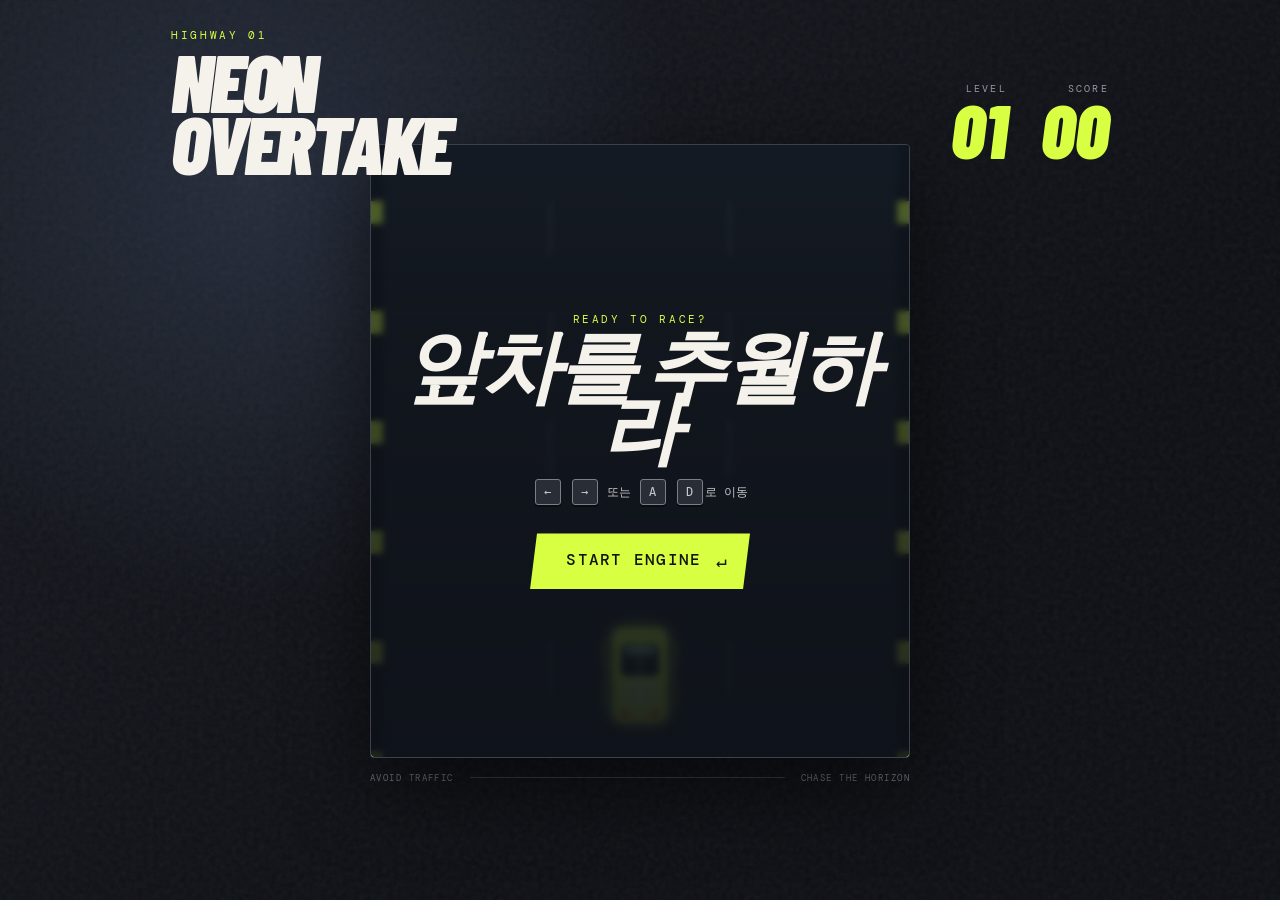
==== car/index.html @ 218d18ac "public Pages 저장소 초기 구성" ====
<!doctype html>
<html lang="ko">
  <head>
    <meta charset="UTF-8" />
    <meta name="viewport" content="width=device-width, initial-scale=1.0" />
    <meta name="theme-color" content="#12151c" />
    <title>NEON OVERTAKE</title>
    <link rel="manifest" href="manifest.webmanifest" />
    <link rel="icon" href="icons/icon.svg" type="image/svg+xml" />
    <link rel="apple-touch-icon" href="icons/icon-192.png" />
    <link rel="stylesheet" href="style.css" />
  </head>
  <body>
    <main class="game-shell">
      <header class="hud">
        <div>
          <p class="eyebrow">HIGHWAY 01</p>
          <h1>NEON<br />OVERTAKE</h1>
        </div>
        <div class="hud-stats" aria-label="게임 상태">
          <div class="score-card">
            <span>LEVEL</span>
            <strong id="level">01</strong>
          </div>
          <div class="score-card">
            <span>SCORE</span>
            <strong id="score">00</strong>
          </div>
        </div>
      </header>

      <section class="game-wrap">
        <canvas id="game" aria-label="자동차 추월 게임"></canvas>

        <div class="start-screen" id="startScreen">
          <p class="status-label">READY TO RACE?</p>
          <h2>앞차를 추월하라</h2>
          <p><kbd>←</kbd> <kbd>→</kbd> 또는 <kbd>A</kbd> <kbd>D</kbd>로 이동</p>
          <button id="installButton" class="install-button hidden">INSTALL <span>＋</span></button>
          <button id="startButton">START ENGINE <span>↵</span></button>
        </div>

        <div class="game-over hidden" id="gameOver">
          <p class="status-label">RACE OVER</p>
          <h2>CRASHED!</h2>
          <p class="final-copy">FINAL SCORE <strong id="finalScore">00</strong></p>
          <button id="restartButton">TRY AGAIN <span>↵</span></button>
        </div>

        <div class="touch-controls" aria-label="터치 조작">
          <button id="leftButton" aria-label="왼쪽 이동">&lt;</button>
          <button id="rightButton" aria-label="오른쪽 이동">&gt;</button>
        </div>
      </section>

      <footer>
        <span>AVOID TRAFFIC</span>
        <span class="rule"></span>
        <span>CHASE THE HORIZON</span>
      </footer>
    </main>

    <script src="game.js"></script>
  </body>
</html>
---- car/style.css ----
@import url("https://fonts.googleapis.com/css2?family=Barlow+Condensed:ital,wght@0,600;0,800;1,900&family=DM+Mono:wght@400;500&display=swap");

:root {
  color-scheme: dark;
  font-family: "DM Mono", monospace;
  --ink: #f4f2eb;
  --muted: #969aa4;
  --acid: #d9ff43;
  --orange: #ff5b32;
  --panel: #1b1f28;
}

* {
  box-sizing: border-box;
}

body {
  min-height: 100vh;
  min-height: 100dvh;
  margin: 0;
  overflow-x: hidden;
  color: var(--ink);
  background:
    radial-gradient(circle at 20% 20%, #252c3b 0, transparent 34%),
    linear-gradient(140deg, #171a21, #0e1015 64%);
}

body::before {
  position: fixed;
  inset: 0;
  pointer-events: none;
  content: "";
  opacity: 0.18;
  background-image: url("data:image/svg+xml,%3Csvg viewBox='0 0 180 180' xmlns='http://www.w3.org/2000/svg'%3E%3Cfilter id='n'%3E%3CfeTurbulence type='fractalNoise' baseFrequency='.9' numOctaves='3' stitchTiles='stitch'/%3E%3C/filter%3E%3Crect width='100%25' height='100%25' filter='url(%23n)' opacity='.3'/%3E%3C/svg%3E");
}

button {
  font: inherit;
}

.game-shell {
  width: min(1040px, 100%);
  min-height: 100vh;
  min-height: 100dvh;
  margin: auto;
  padding: 28px clamp(18px, 4vw, 52px) 20px;
}

.hud {
  position: relative;
  z-index: 2;
  display: flex;
  align-items: flex-end;
  justify-content: space-between;
  margin-bottom: -30px;
}

.eyebrow,
.status-label {
  margin: 0 0 7px;
  color: var(--acid);
  font-size: 11px;
  letter-spacing: 0.24em;
}

h1,
h2 {
  margin: 0;
  font-family: "Barlow Condensed", sans-serif;
  font-style: italic;
  font-weight: 900;
  line-height: 0.76;
  letter-spacing: -0.04em;
}

h1 {
  font-size: clamp(48px, 8vw, 82px);
}

.hud-stats {
  display: flex;
  align-items: flex-end;
  gap: clamp(18px, 4vw, 34px);
}

.score-card {
  display: grid;
  justify-items: end;
  padding: 10px 0;
}

.score-card span {
  color: var(--muted);
  font-size: 10px;
  letter-spacing: 0.22em;
}

.score-card strong {
  color: var(--acid);
  font: italic 900 clamp(42px, 8vw, 76px) / 0.9 "Barlow Condensed", sans-serif;
}

.game-wrap {
  position: relative;
  width: min(540px, 100%);
  margin: 0 auto;
  overflow: hidden;
  border: 1px solid #3c414c;
  border-radius: 4px;
  background: #22262e;
  box-shadow: 0 28px 80px #0008;
}

canvas {
  display: block;
  width: 100%;
  height: clamp(420px, 68dvh, 700px);
  touch-action: none;
}

.start-screen,
.game-over {
  position: absolute;
  inset: 0;
  display: flex;
  flex-direction: column;
  align-items: center;
  justify-content: center;
  padding: 30px;
  text-align: center;
  background: linear-gradient(#0d1118a6, #0d1118e8);
  backdrop-filter: blur(3px);
}

.start-screen h2,
.game-over h2 {
  margin-bottom: 25px;
  font-size: clamp(54px, 12vw, 80px);
}

.start-screen > p:not(.status-label),
.final-copy {
  margin: 0 0 28px;
  color: #c8c9cc;
  font-size: 12px;
}

kbd {
  display: inline-grid;
  min-width: 26px;
  height: 26px;
  margin: 0 2px;
  place-items: center;
  border: 1px solid #7a7e87;
  border-radius: 3px;
  background: #282d36;
  box-shadow: 0 2px 0 #090b0f;
}

.start-screen button,
.game-over button {
  min-width: 220px;
  padding: 16px 22px;
  border: 0;
  background: var(--acid);
  color: #11140b;
  font-weight: 500;
  letter-spacing: 0.08em;
  cursor: pointer;
  clip-path: polygon(7px 0, 100% 0, calc(100% - 7px) 100%, 0 100%);
}

.start-screen .install-button {
  margin-bottom: 12px;
  border: 1px solid #d9ff43;
  background: #11151d;
  color: var(--acid);
}

.start-screen button:hover,
.game-over button:hover {
  filter: brightness(1.12);
}

.start-screen button span,
.game-over button span {
  float: right;
  font-size: 18px;
}

.game-over .status-label {
  color: var(--orange);
}

.final-copy strong {
  margin-left: 8px;
  color: var(--acid);
  font-size: 24px;
}

.hidden {
  display: none;
}

.touch-controls {
  position: absolute;
  inset: auto 14px 15px;
  display: none;
  justify-content: space-between;
  pointer-events: none;
}

.touch-controls button {
  width: 62px;
  height: 62px;
  border: 1px solid #ffffff55;
  border-radius: 50%;
  background: #10131bb8;
  color: white;
  font-size: 25px;
  pointer-events: auto;
  touch-action: manipulation;
}

footer {
  display: flex;
  align-items: center;
  gap: 16px;
  width: min(540px, 100%);
  margin: 14px auto 0;
  color: #6e737e;
  font-size: 9px;
  letter-spacing: 0.16em;
}

.rule {
  height: 1px;
  flex: 1;
  background: #343842;
}

@media (pointer: coarse), (max-width: 700px) {
  .game-shell {
    display: flex;
    flex-direction: column;
    height: 100vh;
    min-height: 100dvh;
    height: 100dvh;
    padding: 16px 12px 10px;
    overflow: hidden;
  }

  .hud {
    flex: 0 0 auto;
    margin-bottom: 8px;
  }

  h1 {
    font-size: clamp(34px, 11vw, 44px);
    line-height: 0.82;
  }

  .hud-stats {
    gap: 14px;
  }

  .score-card {
    padding: 4px 0;
  }

  .score-card span {
    font-size: 8px;
  }

  .score-card strong {
    font-size: clamp(34px, 12vw, 48px);
  }

  .game-wrap {
    flex: 1 1 auto;
    min-height: 0;
  }

  canvas {
    height: 100%;
  }

  .touch-controls {
    display: flex;
    inset: auto 12px 12px;
  }

  .touch-controls button {
    width: clamp(56px, 16vw, 68px);
    height: clamp(56px, 16vw, 68px);
  }

  footer {
    flex: 0 0 auto;
    margin-top: 10px;
  }
}
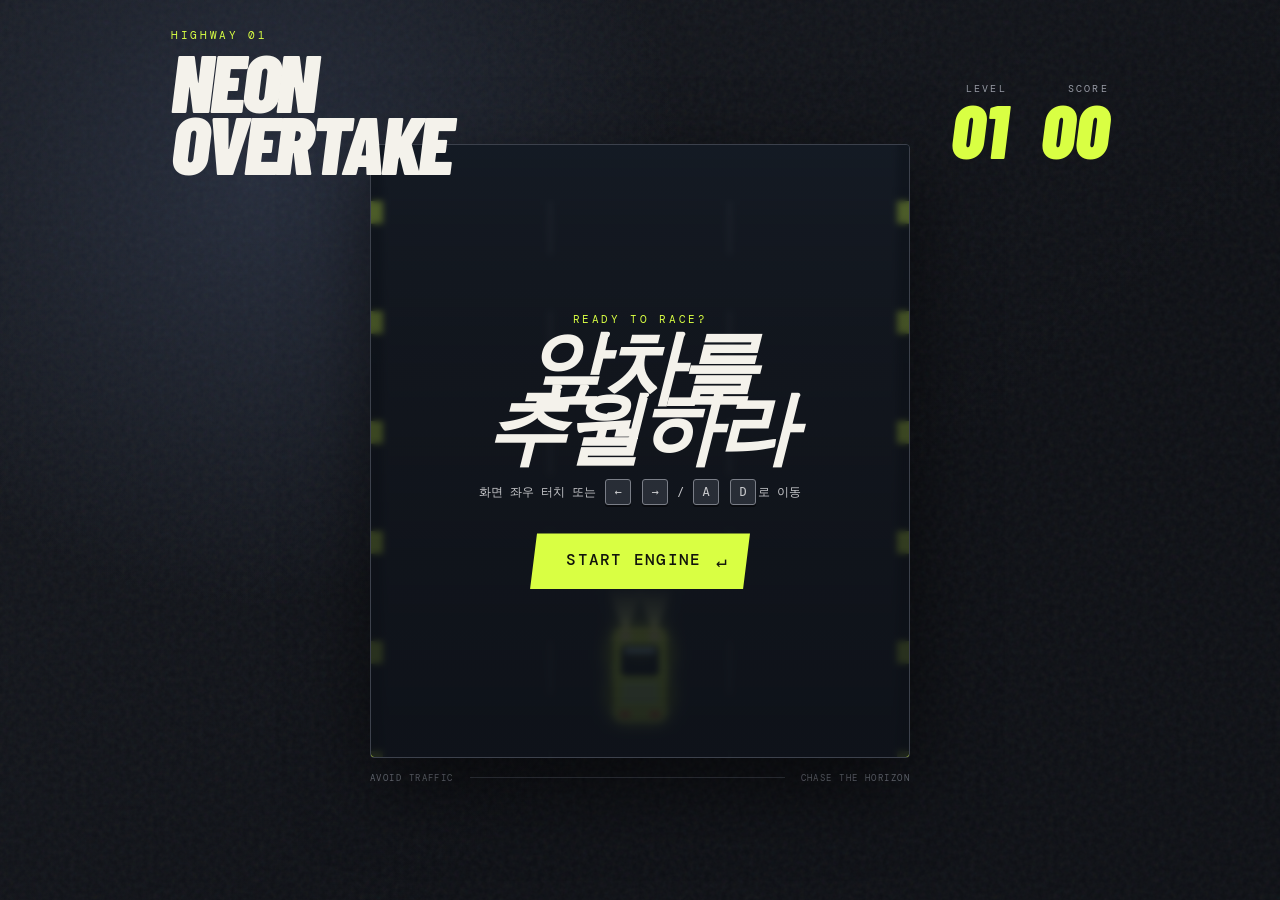
==== commit 1269f997: "Deploy handhelds.app" ====
--- a/car/index.html
+++ b/car/index.html
@@ -8,7 +8,8 @@
     <link rel="manifest" href="manifest.webmanifest" />
     <link rel="icon" href="icons/icon.svg" type="image/svg+xml" />
     <link rel="apple-touch-icon" href="icons/icon-192.png" />
-    <link rel="stylesheet" href="style.css" />
+    <script type="module" crossorigin src="./assets/index-DHPGOl6l.js"></script>
+    <link rel="stylesheet" crossorigin href="./assets/index-B3wFh0Q5.css">
   </head>
   <body>
     <main class="game-shell">
@@ -34,8 +35,8 @@
 
         <div class="start-screen" id="startScreen">
           <p class="status-label">READY TO RACE?</p>
-          <h2>앞차를 추월하라</h2>
-          <p><kbd>←</kbd> <kbd>→</kbd> 또는 <kbd>A</kbd> <kbd>D</kbd>로 이동</p>
+          <h2>앞차를<br />추월하라</h2>
+          <p>화면 좌우 터치 또는 <kbd>←</kbd> <kbd>→</kbd> / <kbd>A</kbd> <kbd>D</kbd>로 이동</p>
           <button id="installButton" class="install-button hidden">INSTALL <span>＋</span></button>
           <button id="startButton">START ENGINE <span>↵</span></button>
         </div>
@@ -46,11 +47,6 @@
           <p class="final-copy">FINAL SCORE <strong id="finalScore">00</strong></p>
           <button id="restartButton">TRY AGAIN <span>↵</span></button>
         </div>
-
-        <div class="touch-controls" aria-label="터치 조작">
-          <button id="leftButton" aria-label="왼쪽 이동">&lt;</button>
-          <button id="rightButton" aria-label="오른쪽 이동">&gt;</button>
-        </div>
       </section>
 
       <footer>
@@ -60,6 +56,5 @@
       </footer>
     </main>
 
-    <script src="game.js"></script>
   </body>
 </html>
--- a/car/assets/index-B3wFh0Q5.css
+++ b/car/assets/index-B3wFh0Q5.css
@@ -0,0 +1 @@
+@import"https://fonts.googleapis.com/css2?family=Barlow+Condensed:ital,wght@0,600;0,800;1,900&family=DM+Mono:wght@400;500&display=swap";:root{color-scheme:dark;font-family:DM Mono,monospace;--ink: #f4f2eb;--muted: #969aa4;--acid: #d9ff43;--orange: #ff5b32;--panel: #1b1f28}*{box-sizing:border-box}body{min-height:100vh;min-height:100dvh;margin:0;overflow-x:hidden;color:var(--ink);background:radial-gradient(circle at 20% 20%,#252c3b 0,transparent 34%),linear-gradient(140deg,#171a21,#0e1015 64%)}body:before{position:fixed;inset:0;pointer-events:none;content:"";opacity:.18;background-image:url("data:image/svg+xml,%3Csvg viewBox='0 0 180 180' xmlns='http://www.w3.org/2000/svg'%3E%3Cfilter id='n'%3E%3CfeTurbulence type='fractalNoise' baseFrequency='.9' numOctaves='3' stitchTiles='stitch'/%3E%3C/filter%3E%3Crect width='100%25' height='100%25' filter='url(%23n)' opacity='.3'/%3E%3C/svg%3E")}button{font:inherit}.game-shell{width:min(1040px,100%);min-height:100vh;min-height:100dvh;margin:auto;padding:28px clamp(18px,4vw,52px) 20px}.hud{position:relative;z-index:2;display:flex;align-items:flex-end;justify-content:space-between;margin-bottom:-30px}.eyebrow,.status-label{margin:0 0 7px;color:var(--acid);font-size:11px;letter-spacing:.24em}h1,h2{margin:0;font-family:Barlow Condensed,sans-serif;font-style:italic;font-weight:900;line-height:.76;letter-spacing:-.04em}h1{font-size:clamp(48px,8vw,82px)}.hud-stats{display:flex;align-items:flex-end;gap:clamp(18px,4vw,34px)}.score-card{display:grid;justify-items:end;padding:10px 0}.score-card span{color:var(--muted);font-size:10px;letter-spacing:.22em}.score-card strong{color:var(--acid);font:italic 900 clamp(42px,8vw,76px) / .9 "Barlow Condensed",sans-serif}.game-wrap{position:relative;width:min(540px,100%);margin:0 auto;overflow:hidden;border:1px solid #3c414c;border-radius:4px;background:#22262e;box-shadow:0 28px 80px #0008}canvas{display:block;width:100%;height:clamp(420px,68dvh,700px);touch-action:none}.start-screen,.game-over{position:absolute;inset:0;display:flex;flex-direction:column;align-items:center;justify-content:center;padding:30px;text-align:center;background:linear-gradient(#0d1118a6,#0d1118e8);-webkit-backdrop-filter:blur(3px);backdrop-filter:blur(3px)}.start-screen h2,.game-over h2{margin-bottom:25px;font-size:clamp(54px,12vw,80px)}.start-screen>p:not(.status-label),.final-copy{margin:0 0 28px;color:#c8c9cc;font-size:12px}kbd{display:inline-grid;min-width:26px;height:26px;margin:0 2px;place-items:center;border:1px solid #7a7e87;border-radius:3px;background:#282d36;box-shadow:0 2px #090b0f}.start-screen button,.game-over button{min-width:220px;padding:16px 22px;border:0;background:var(--acid);color:#11140b;font-weight:500;letter-spacing:.08em;cursor:pointer;clip-path:polygon(7px 0,100% 0,calc(100% - 7px) 100%,0 100%)}.start-screen .install-button{margin-bottom:12px;border:1px solid #d9ff43;background:#11151d;color:var(--acid)}.start-screen button:hover,.game-over button:hover{filter:brightness(1.12)}.start-screen button span,.game-over button span{float:right;font-size:18px}.game-over .status-label{color:var(--orange)}.final-copy strong{margin-left:8px;color:var(--acid);font-size:24px}.hidden{display:none}footer{display:flex;align-items:center;gap:16px;width:min(540px,100%);margin:14px auto 0;color:#6e737e;font-size:9px;letter-spacing:.16em}.rule{height:1px;flex:1;background:#343842}@media(pointer:coarse),(max-width:700px){.game-shell{display:flex;flex-direction:column;height:100vh;min-height:100dvh;height:100dvh;padding:16px 12px 10px;overflow:hidden}.hud{flex:0 0 auto;margin-bottom:8px}h1{font-size:clamp(34px,11vw,44px);line-height:.82}.hud-stats{gap:14px}.score-card{padding:4px 0}.score-card span{font-size:8px}.score-card strong{font-size:clamp(34px,12vw,48px)}.game-wrap{flex:1 1 auto;min-height:0}canvas{height:100%}footer{flex:0 0 auto;margin-top:10px}}
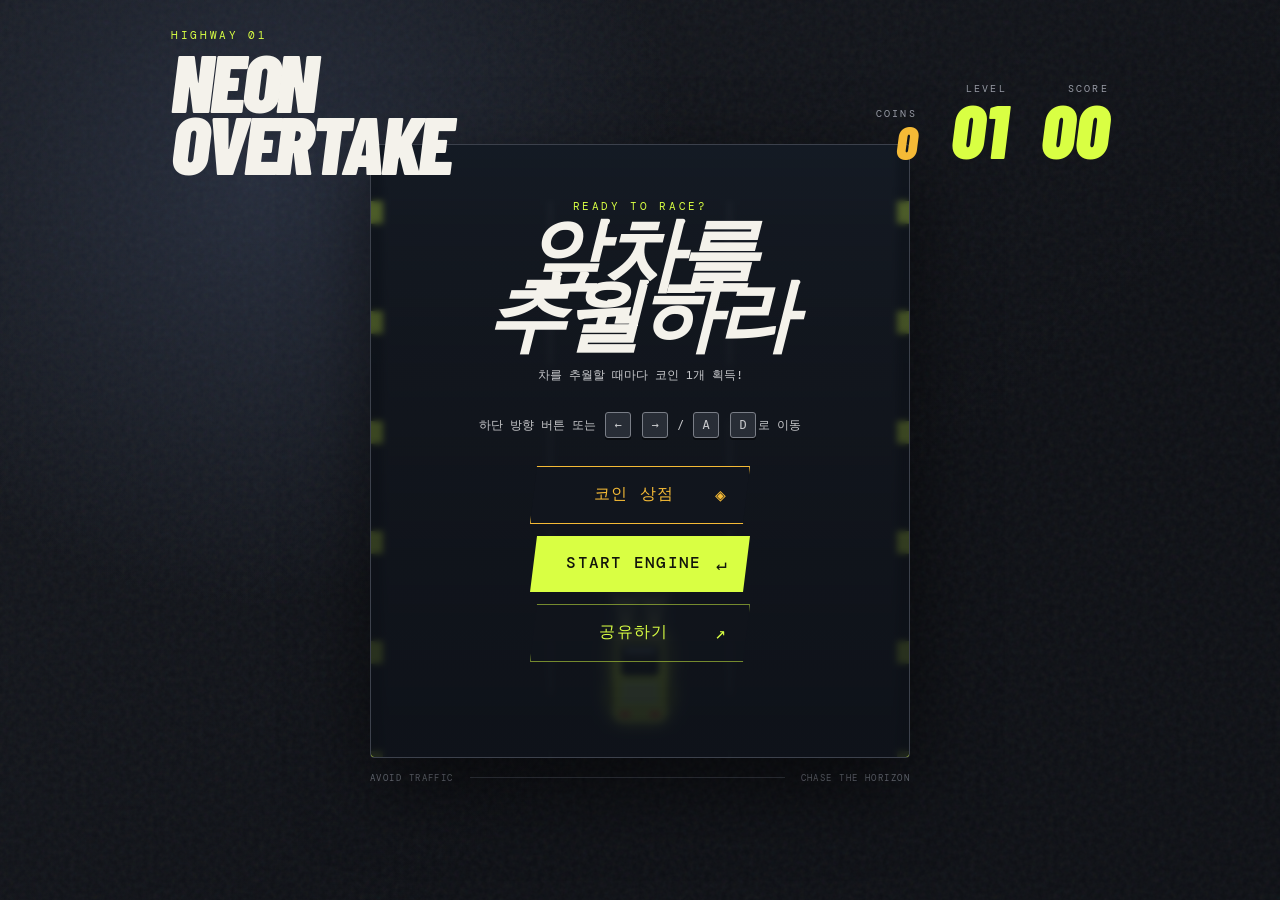
==== commit df8a543b: "handhelds.app 배포" ====
--- a/car/index.html
+++ b/car/index.html
@@ -8,17 +8,21 @@
     <link rel="manifest" href="manifest.webmanifest" />
     <link rel="icon" href="icons/icon.svg" type="image/svg+xml" />
     <link rel="apple-touch-icon" href="icons/icon-192.png" />
-    <script type="module" crossorigin src="./assets/index-DHPGOl6l.js"></script>
-    <link rel="stylesheet" crossorigin href="./assets/index-B3wFh0Q5.css">
+    <script type="module" crossorigin src="./assets/index-Cd-w8N1f.js"></script>
+    <link rel="stylesheet" crossorigin href="./assets/index-D9ToGJ9R.css">
   </head>
   <body>
     <main class="game-shell">
       <header class="hud">
-        <div>
+        <a class="home-link" href="./" aria-label="NEON OVERTAKE 홈으로 이동">
           <p class="eyebrow">HIGHWAY 01</p>
           <h1>NEON<br />OVERTAKE</h1>
-        </div>
+        </a>
         <div class="hud-stats" aria-label="게임 상태">
+          <div class="score-card coin-card">
+            <span>COINS</span>
+            <strong id="coins">0</strong>
+          </div>
           <div class="score-card">
             <span>LEVEL</span>
             <strong id="level">01</strong>
@@ -32,20 +36,39 @@
 
       <section class="game-wrap">
         <canvas id="game" aria-label="자동차 추월 게임"></canvas>
+        <div class="touch-controls" id="touchControls" aria-label="방향 이동" hidden>
+          <button type="button" data-direction="-1" aria-label="왼쪽으로 이동">←</button>
+          <button type="button" data-direction="1" aria-label="오른쪽으로 이동">→</button>
+        </div>
 
         <div class="start-screen" id="startScreen">
           <p class="status-label">READY TO RACE?</p>
           <h2>앞차를<br />추월하라</h2>
-          <p>화면 좌우 터치 또는 <kbd>←</kbd> <kbd>→</kbd> / <kbd>A</kbd> <kbd>D</kbd>로 이동</p>
+          <p>차를 추월할 때마다 코인 1개 획득!</p>
+          <p>하단 방향 버튼 또는 <kbd>←</kbd> <kbd>→</kbd> / <kbd>A</kbd> <kbd>D</kbd>로 이동</p>
           <button id="installButton" class="install-button hidden">INSTALL <span>＋</span></button>
+          <button class="open-shop shop-button" type="button">코인 상점 <span>◈</span></button>
           <button id="startButton">START ENGINE <span>↵</span></button>
+          <button id="shareButton" class="share-button">공유하기 <span>↗</span></button>
+          <p id="shareStatus" class="share-status" role="status"></p>
         </div>
 
         <div class="game-over hidden" id="gameOver">
           <p class="status-label">RACE OVER</p>
           <h2>CRASHED!</h2>
           <p class="final-copy">FINAL SCORE <strong id="finalScore">00</strong></p>
+          <button class="open-shop shop-button" type="button">코인 상점 <span>◈</span></button>
           <button id="restartButton">TRY AGAIN <span>↵</span></button>
+        </div>
+        <div class="shop-screen hidden" id="shopScreen" role="dialog" aria-modal="true" aria-labelledby="shopTitle">
+          <div class="shop-panel">
+            <p class="status-label">GARAGE</p>
+            <h2 id="shopTitle">코인 상점</h2>
+            <p>보유 코인 <strong id="shopCoins">0</strong></p>
+            <div id="shopList" class="shop-list"></div>
+            <p id="shopStatus" class="shop-status" role="status"></p>
+            <button id="closeShop" type="button">닫기</button>
+          </div>
         </div>
       </section>
 
--- a/car/assets/index-D9ToGJ9R.css
+++ b/car/assets/index-D9ToGJ9R.css
@@ -0,0 +1 @@
+@import"https://fonts.googleapis.com/css2?family=Barlow+Condensed:ital,wght@0,600;0,800;1,900&family=DM+Mono:wght@400;500&display=swap";:root{color-scheme:dark;font-family:DM Mono,monospace;--ink: #f4f2eb;--muted: #969aa4;--acid: #d9ff43;--orange: #ff5b32;--panel: #1b1f28}*{box-sizing:border-box}body{min-height:100vh;min-height:100dvh;margin:0;overflow-x:hidden;color:var(--ink);background:radial-gradient(circle at 20% 20%,#252c3b 0,transparent 34%),linear-gradient(140deg,#171a21,#0e1015 64%)}body:before{position:fixed;inset:0;pointer-events:none;content:"";opacity:.18;background-image:url("data:image/svg+xml,%3Csvg viewBox='0 0 180 180' xmlns='http://www.w3.org/2000/svg'%3E%3Cfilter id='n'%3E%3CfeTurbulence type='fractalNoise' baseFrequency='.9' numOctaves='3' stitchTiles='stitch'/%3E%3C/filter%3E%3Crect width='100%25' height='100%25' filter='url(%23n)' opacity='.3'/%3E%3C/svg%3E")}button{font:inherit}.game-shell{width:min(1040px,100%);min-height:100vh;min-height:100dvh;margin:auto;padding:28px clamp(18px,4vw,52px) 20px}.hud{position:relative;z-index:2;display:flex;align-items:flex-end;justify-content:space-between;margin-bottom:-30px}.eyebrow,.status-label{margin:0 0 7px;color:var(--acid);font-size:11px;letter-spacing:.24em}.home-link{color:inherit;text-decoration:none}.home-link:focus-visible,.touch-controls button:focus-visible{outline:2px solid var(--acid);outline-offset:4px}.touch-controls{display:none}h1,h2{margin:0;font-family:Barlow Condensed,sans-serif;font-style:italic;font-weight:900;line-height:.76;letter-spacing:-.04em}h1{font-size:clamp(48px,8vw,82px)}.hud-stats{display:flex;align-items:flex-end;gap:clamp(18px,4vw,34px)}.score-card{display:grid;justify-items:end;padding:10px 0}.score-card span{color:var(--muted);font-size:10px;letter-spacing:.22em}.score-card strong{color:var(--acid);font:italic 900 clamp(42px,8vw,76px) / .9 "Barlow Condensed",sans-serif}.coin-card strong{color:#f5ba36;font-size:clamp(28px,5vw,48px)}.game-wrap{position:relative;width:min(540px,100%);margin:0 auto;overflow:hidden;border:1px solid #3c414c;border-radius:4px;background:#22262e;box-shadow:0 28px 80px #0008}canvas{display:block;width:100%;height:clamp(420px,68dvh,700px);touch-action:none}.start-screen,.game-over{position:absolute;inset:0;display:flex;flex-direction:column;align-items:center;justify-content:center;padding:30px;text-align:center;background:linear-gradient(#0d1118a6,#0d1118e8);-webkit-backdrop-filter:blur(3px);backdrop-filter:blur(3px)}.start-screen h2,.game-over h2{margin-bottom:25px;font-size:clamp(54px,12vw,80px)}.start-screen>p:not(.status-label),.final-copy{margin:0 0 28px;color:#c8c9cc;font-size:12px}kbd{display:inline-grid;min-width:26px;height:26px;margin:0 2px;place-items:center;border:1px solid #7a7e87;border-radius:3px;background:#282d36;box-shadow:0 2px #090b0f}.start-screen button,.game-over button{min-width:220px;padding:16px 22px;border:0;background:var(--acid);color:#11140b;font-weight:500;letter-spacing:.08em;cursor:pointer;clip-path:polygon(7px 0,100% 0,calc(100% - 7px) 100%,0 100%)}.start-screen .install-button{margin-bottom:12px;border:1px solid #d9ff43;background:#11151d;color:var(--acid)}.start-screen .share-button{margin-top:12px;border:1px solid #d9ff4380;background:#11151d99;color:var(--acid)}.start-screen .share-status{min-height:1em;margin:10px 0 0;font-size:11px}.start-screen button:hover,.game-over button:hover{filter:brightness(1.12)}.start-screen button span,.game-over button span{float:right;font-size:18px}.game-over .status-label{color:var(--orange)}.final-copy strong{margin-left:8px;color:var(--acid);font-size:24px}.hidden{display:none}footer{display:flex;align-items:center;gap:16px;width:min(540px,100%);margin:14px auto 0;color:#6e737e;font-size:9px;letter-spacing:.16em}.rule{height:1px;flex:1;background:#343842}@media(pointer:coarse),(max-width:700px){.touch-controls:not([hidden]){position:absolute;inset:auto 14px 14px;display:flex;justify-content:space-between;pointer-events:none}.touch-controls button{display:grid;place-items:center;width:clamp(60px,18vw,84px);aspect-ratio:1;padding:0;border:1px solid #d9ff4366;border-radius:18px;background:#141a2499;color:var(--acid);font-size:32px;pointer-events:auto;touch-action:none;user-select:none;-webkit-user-select:none}.touch-controls button:active{background:#d9ff4366;transform:scale(.95)}.game-shell{display:flex;flex-direction:column;height:100vh;min-height:100dvh;height:100dvh;padding:16px 12px 10px;overflow:hidden}.hud{flex:0 0 auto;margin-bottom:8px}h1{font-size:clamp(34px,11vw,44px);line-height:.82}.hud-stats{gap:14px}.score-card{padding:4px 0}.score-card span{font-size:8px}.score-card strong{font-size:clamp(34px,12vw,48px)}.coin-card strong{font-size:clamp(24px,7vw,32px)}.game-wrap{flex:1 1 auto;min-height:0}canvas{height:100%}footer{flex:0 0 auto;margin-top:10px}}.start-screen .shop-button,.game-over .shop-button{margin-bottom:12px;border:1px solid #f5ba36;background:#11151d;color:#f5ba36}.shop-screen{position:absolute;inset:0;z-index:3;display:grid;place-items:center;padding:16px;background:#0d1118ed;overflow:hidden}.shop-screen.hidden{display:none}.shop-panel{display:flex;flex-direction:column;width:min(100%,400px);max-height:100%;min-height:0;text-align:center}.shop-panel h2{font-size:42px;line-height:1}.shop-panel>p{font-size:13px}.shop-panel>p strong{color:#f5ba36}.shop-list{display:grid;gap:8px;min-height:0;overflow-y:auto;overscroll-behavior:contain}.shop-car{display:flex;align-items:center;justify-content:space-between;gap:10px;padding:12px;border:1px solid #454b56;background:#20252e;text-align:left}.shop-car div{display:grid;flex:1;gap:5px}.shop-car .car-preview{position:relative;flex:0 0 22px;height:38px;border-radius:7px;background:var(--car-color);box-shadow:0 0 8px color-mix(in srgb,var(--car-color),transparent 45%)}.shop-car .car-preview:after{position:absolute;inset:8px 4px 14px;border-radius:3px;background:#17202b;content:""}.shop-car span{color:#c8c9cc;font-size:11px}.shop-screen button{padding:10px 14px;border:1px solid #f5ba36;background:#f5ba36;color:#17130a;font-weight:700;cursor:pointer;white-space:nowrap}.shop-screen button:disabled{opacity:.45;cursor:default}.shop-screen button:focus-visible{outline:2px solid white;outline-offset:2px}.shop-status{min-height:1em}.shop-car-apex{border-color:#c26bff;background:linear-gradient(110deg,#352044,#20252e 70%)}
